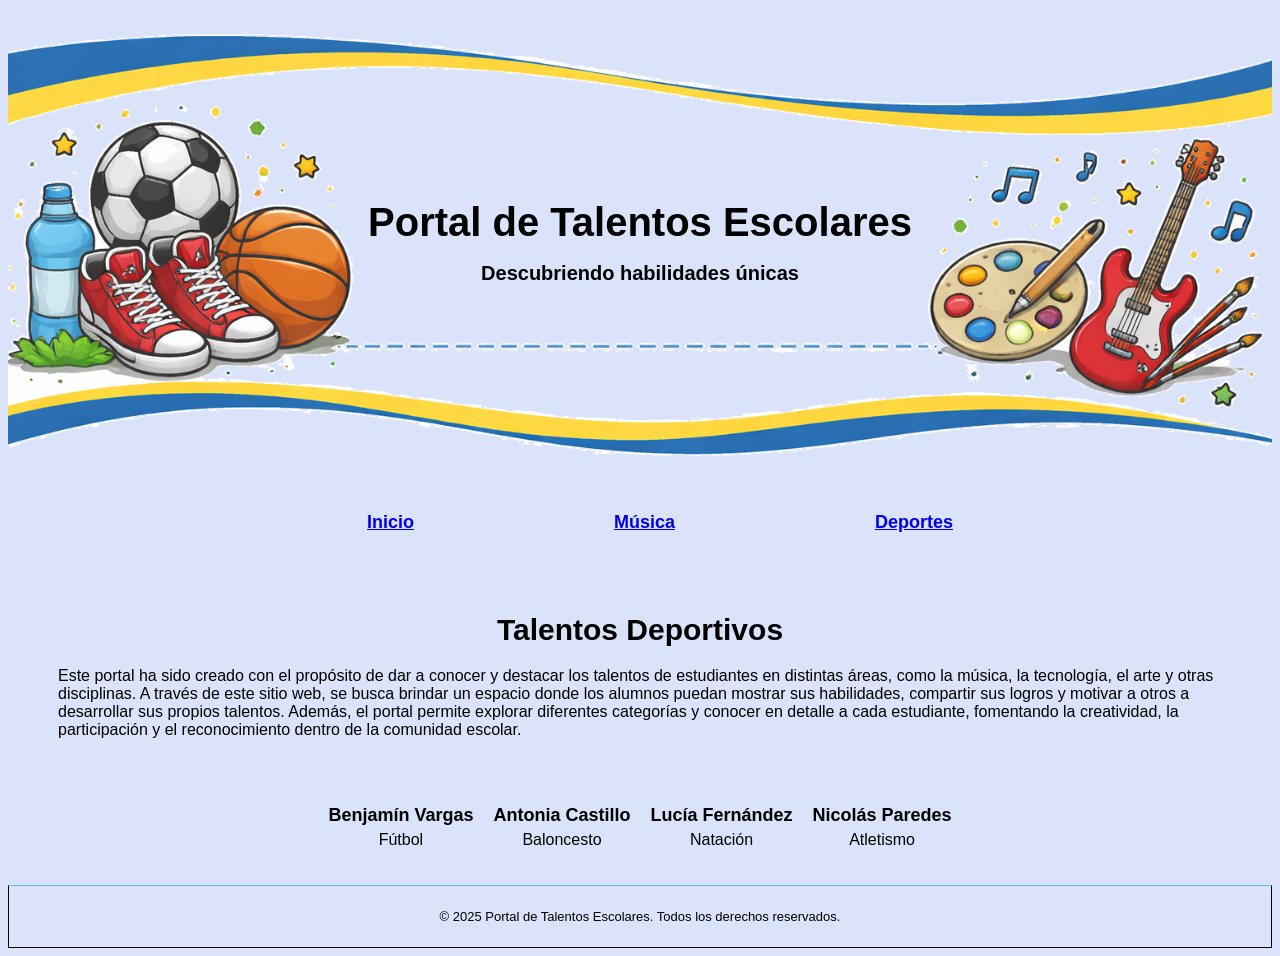
==== html/Deportes.html @ 716a32e2 "Se añade icon" ====
<!DOCTYPE html>
<html lang="en">
<head>
    <link rel="icon" type="image/x-icon" href="../img/icono.ico">
    <meta charset="UTF-8">
    <meta name="viewport" content="width=device-width, initial-scale=1.0">
    <meta name="author" content="Germán Aravena">
    <meta name="Descripción" content="Pagina que muestra los talentos escolares de los estudiantes del colegio.">
    <title>Portal de Talentos Escolares</title>
    <link rel="stylesheet" href="../css/style.css">
</head>




<body>
    
    <header class="banner">
        <img src="../img/banner.png" alt="banner de talentos escolares">
        <div class="texto-banner">
            <h1>Portal de Talentos Escolares</h1>
            <h2>Descubriendo habilidades únicas</h2>
        </div>
    </header>



    <nav class="links">
    <ul>
        <li><a href="../index.html">Inicio</a></li>
        <li><a href="../html/Musica.html">Música</a></li>
        <li><a href="../html/Deportes.html">Deportes</a></li>
    </ul>
</nav>


    <section class="contenido-principal">
        <h3>Talentos Deportivos</h3>
        <div>
            <p>Este portal ha sido creado con el propósito de dar a conocer y destacar los talentos de estudiantes en distintas áreas, como la música, la tecnología, el arte y otras disciplinas. A través de este sitio web, se busca brindar un espacio donde los alumnos puedan mostrar sus habilidades, compartir sus logros y motivar a otros a desarrollar sus propios talentos. Además, el portal permite explorar diferentes categorías y conocer en detalle a cada estudiante, fomentando la creatividad, la participación y el reconocimiento dentro de la comunidad escolar.</p>
        </div>
    </section>

<div class="talentos">
    <div>
        <a href="../html/Talentos/BenjaminVargas.html">Benjamín Vargas</a>
        <p>Fútbol</p>
    </div>
    <div>
        <a href="../html/Talentos/AntoniaCastillo.html">Antonia Castillo</a>
        <p>Baloncesto</p>
    </div>
    <div>
        <a href="../html/Talentos/LuciaFernandez.html">Lucía Fernández</a>
        <p>Natación</p>
    </div>
    <div>
        <a href="../html/Talentos/NicolasParedes.html">Nicolás Paredes</a>
        <p>Atletismo</p>
    </div>
</div>


<footer>
    <p>&copy; 2025 Portal de Talentos Escolares. Todos los derechos reservados.</p>
</footer>
</body>
</html>
---- css/style.css ----
body {
    background-color: #DAE3F9;
    font-family: Verdana, sans-serif;
}

footer {
    border-top: #64bfd3;
    border-width: 1px;
    border-style: solid;
    font-size: small;
    text-align: center;
    padding: 10px;
    margin-top: 20px;
}

.indeximg {
    display: flex;
    justify-content: center; 
    align-items: center;     
    gap: 20px;               
    margin-top: 20px;        
}

.indeximg img {
    width: 250px;    
    height: 180px;    
    object-fit: cover; 
    border-radius: 10px; 
}

.banner {
  position: relative;
  background-color: #DAE3F9;
}

.banner img {
  width: 100%;
  height: auto;
}

.texto-banner {
  position: absolute;
  top: 50%;
  left: 50%;
  transform: translate(-50%, -50%);

  color: black;
  text-align: center;
}

.texto-banner h1 {
  font-size: 40px;
  margin: 0;
}

.texto-banner h2 {
  font-size: 20px;
}

.links {
    background-color: #DAE3F9;
    font-size: 18px;
    font-weight: bold;
    text-align: left;
    text-decoration-thickness: auto;
    
}
.links ul {
  display: flex;
  justify-content: center;
}
.links li {
  list-style: none;
  margin: 0 100px;
}

.contenido-principal {
    background-color: #DAE3F9;
    padding: 20px;
    margin: 30px;
    border-radius: 100px;
}

.contenido-principal h3 {
    font-size: 30px;
    margin-bottom: 20px;
    text-align: center;
}

.contenido-principal h4 {
    font-size: 20px;
    margin-bottom: 10px;
}

.contenido-principal img {
    width: 400px; 
    height: auto;
    border-radius: 20px;
}

.talentos {
    font-size: large;
    margin: auto;
    display: flex;
    flex-wrap: wrap;
    gap: 20px;
    justify-content: center;
}

.talentos a {
    text-decoration: none;
    color: black;
    font-weight: bold;
    text-align: center;
}

.talentos p {
    margin-top: 5px;
    font-size: medium;
  text-align: center;
  }



.ficha {
  background-color: rgb(123, 126, 196);
  width: 60%;
  margin: 40px auto;  
  padding: 20px;
  border-radius: 10px;
  text-align: center;
}

.ficha h2 {
  font-size: 30px;
  margin-bottom: 20px;
}
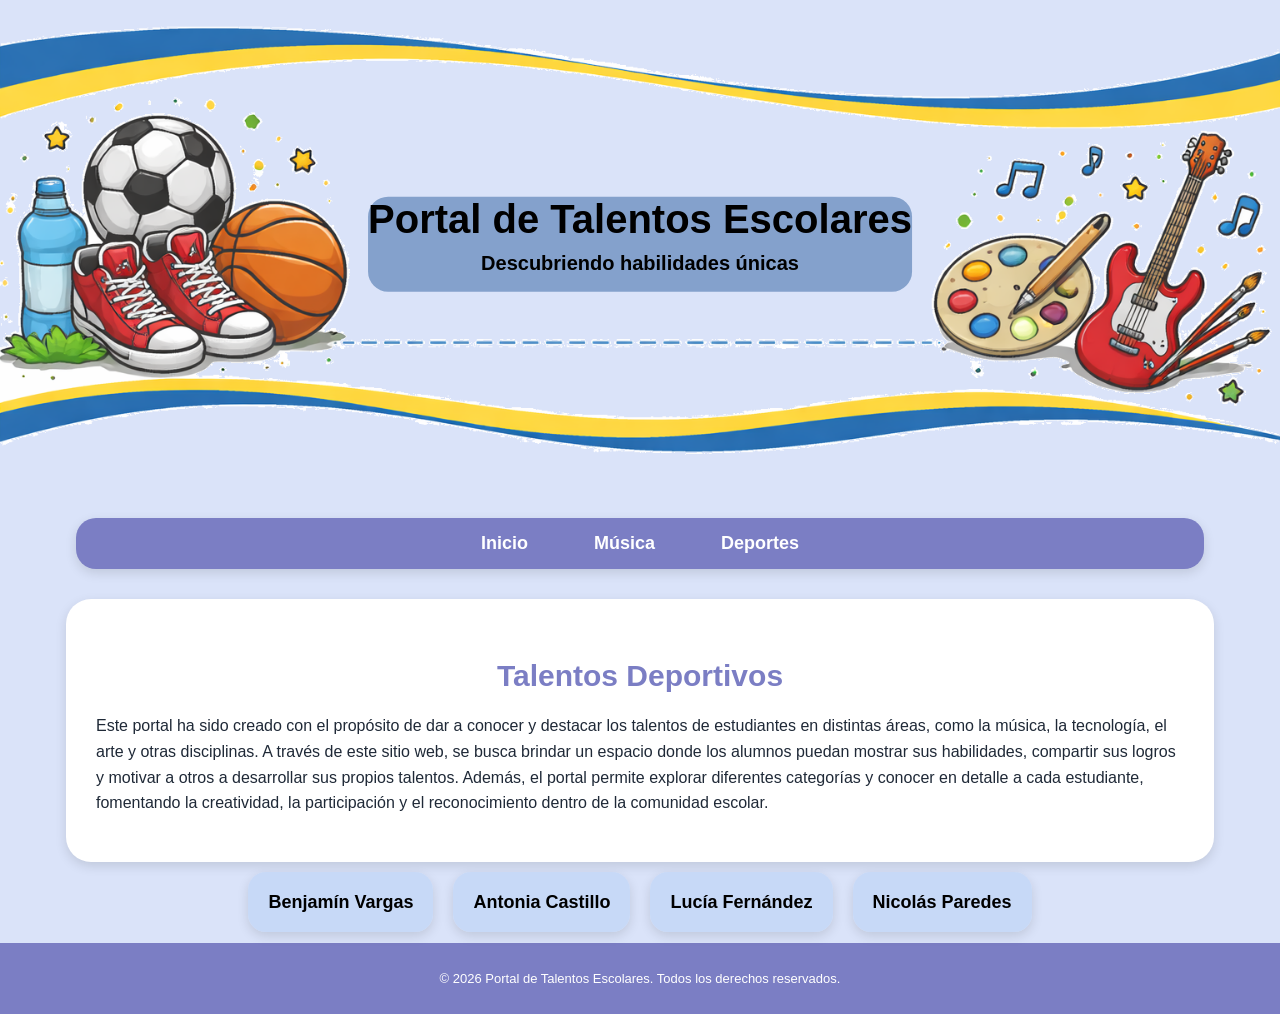
==== commit a7acc3cd: "Arreglo de CSS y correccion en footer" ====
--- a/html/Deportes.html
+++ b/html/Deportes.html
@@ -1,5 +1,5 @@
 <!DOCTYPE html>
-<html lang="en">
+<html lang="es">
 <head>
     <link rel="icon" type="image/x-icon" href="../img/icono.ico">
     <meta charset="UTF-8">
@@ -44,25 +44,25 @@
 <div class="talentos">
     <div>
         <a href="../html/Talentos/BenjaminVargas.html">Benjamín Vargas</a>
-        <p>Fútbol</p>
+       
     </div>
     <div>
         <a href="../html/Talentos/AntoniaCastillo.html">Antonia Castillo</a>
-        <p>Baloncesto</p>
+        
     </div>
     <div>
         <a href="../html/Talentos/LuciaFernandez.html">Lucía Fernández</a>
-        <p>Natación</p>
+       
     </div>
     <div>
         <a href="../html/Talentos/NicolasParedes.html">Nicolás Paredes</a>
-        <p>Atletismo</p>
+        
     </div>
 </div>
 
 
 <footer>
-    <p>&copy; 2025 Portal de Talentos Escolares. Todos los derechos reservados.</p>
+    <p>&copy; 2026 Portal de Talentos Escolares. Todos los derechos reservados.</p>
 </footer>
 </body>
 </html>
--- a/css/style.css
+++ b/css/style.css
@@ -1,107 +1,156 @@
+:root {
+    --fondo-general: #DAE3F9;
+    --blanco: #ffffff;
+    --azul-principal: #7b7ec4;
+    --azul-suave: #c7d9f7;
+    --azul-hover: #6468b3;
+    --texto: #1f2937;
+    --sombra: 0 4px 12px rgba(0, 0, 0, 0.12);
+}
 
 body {
-    background-color: #DAE3F9;
+    background-color: var(--fondo-general);
     font-family: Verdana, sans-serif;
+    color: var(--texto);
+    margin: 0;
+    padding: 0;
 }
 
 footer {
-    border-top: #64bfd3;
-    border-width: 1px;
-    border-style: solid;
     font-size: small;
     text-align: center;
-    padding: 10px;
-    margin-top: 20px;
-}
+    padding: 15px;
+    margin-top: 30px;
+    background-color: var(--azul-principal);
+    color: white;
+}
+
+
+.banner {
+    position: relative;
+    background-color: var(--fondo-general);
+}
+
+.banner img {
+    width: 100%;
+    height: auto;
+    display: block;
+}
+
+.texto-banner {
+    position: absolute;
+    top: 50%;
+    left: 50%;
+    transform: translate(-50%, -50%);
+    color: black;
+    text-align: center;
+    background-color: rgba(87, 127, 180, 0.65);
+    border-radius: 20px;
+}
+
+.texto-banner h1 {
+    font-size: 40px;
+    margin: 0;
+}
+
+.texto-banner h2 {
+    font-size: 20px;
+    margin-top: 10px;
+}
+
 
 .indeximg {
     display: flex;
-    justify-content: center; 
-    align-items: center;     
-    gap: 20px;               
-    margin-top: 20px;        
+    justify-content: center;
+    gap: 20px;
+    flex-wrap: wrap;
+    margin-top: 20px;
 }
 
 .indeximg img {
-    width: 250px;    
-    height: 180px;    
-    object-fit: cover; 
-    border-radius: 10px; 
-}
-
-.banner {
-  position: relative;
-  background-color: #DAE3F9;
-}
-
-.banner img {
-  width: 100%;
-  height: auto;
-}
-
-.texto-banner {
-  position: absolute;
-  top: 50%;
-  left: 50%;
-  transform: translate(-50%, -50%);
-
-  color: black;
-  text-align: center;
-}
-
-.texto-banner h1 {
-  font-size: 40px;
-  margin: 0;
-}
-
-.texto-banner h2 {
-  font-size: 20px;
-}
+    width: 300px;
+    height: auto;
+    border-radius: 20px;
+    box-shadow: var(--sombra);
+}
+
 
 .links {
-    background-color: #DAE3F9;
+    background-color: var(--azul-principal);
     font-size: 18px;
     font-weight: bold;
-    text-align: left;
-    text-decoration-thickness: auto;
-    
-}
+    margin: 30px auto;
+    padding: 15px 20px;
+    width: 85%;
+    border-radius: 20px;
+    box-shadow: var(--sombra);
+}
+
 .links ul {
-  display: flex;
-  justify-content: center;
-}
+    display: flex;
+    justify-content: center;
+    gap: 30px;
+    list-style: none;
+    margin: 0;
+    padding: 0;
+}
+
 .links li {
-  list-style: none;
-  margin: 0 100px;
-}
+    margin: 0;
+}
+
+.links a {
+    text-decoration: none;
+    color: white;
+    padding: 10px 18px;
+    border-radius: 10px;
+
+}
+
+.links a:hover {
+    background-color: var(--azul-hover);
+    transform: translateY(-2px);
+}
+
 
 .contenido-principal {
-    background-color: #DAE3F9;
-    padding: 20px;
-    margin: 30px;
-    border-radius: 100px;
+    background-color: var(--blanco);
+    padding: 30px;
+    margin: 30px auto;
+    border-radius: 25px;
+    width: 85%;
+    box-shadow: var(--sombra);
 }
 
 .contenido-principal h3 {
     font-size: 30px;
     margin-bottom: 20px;
     text-align: center;
+    color: var(--azul-principal);
 }
 
 .contenido-principal h4 {
     font-size: 20px;
     margin-bottom: 10px;
+    color: var(--texto);
+}
+
+.contenido-principal p {
+    line-height: 1.6;
 }
 
 .contenido-principal img {
-    width: 400px; 
-    height: auto;
-    border-radius: 20px;
-}
+    width: 400px;
+    max-width: 100%;
+    height: auto;
+    border-radius: 20px;
+    box-shadow: var(--sombra);
+}
+
 
 .talentos {
     font-size: large;
-    margin: auto;
+    margin: 20px auto;
     display: flex;
     flex-wrap: wrap;
     gap: 20px;
@@ -113,26 +162,45 @@
     color: black;
     font-weight: bold;
     text-align: center;
-}
-
-.talentos p {
-    margin-top: 5px;
-    font-size: medium;
-  text-align: center;
-  }
-
+    background-color: var(--azul-suave);
+    padding: 20px;
+    border-radius: 18px;
+    width: 220px;
+    box-shadow: var(--sombra);
+    transition: transform 0.2s ease, background-color 0.3s ease;
+}
+
+.talentos a:hover {
+    transform: translateY(-5px);
+    background-color: #b6cdf5;
+}
 
 
 .ficha {
-  background-color: rgb(123, 126, 196);
-  width: 60%;
-  margin: 40px auto;  
-  padding: 20px;
-  border-radius: 10px;
-  text-align: center;
+    background-color: var(--azul-principal);
+    color: white;
+    width: 60%;
+    max-width: 700px;
+    margin: 40px auto;
+    padding: 25px;
+    border-radius: 20px;
+    text-align: center;
+    box-shadow: var(--sombra);
 }
 
 .ficha h2 {
-  font-size: 30px;
-  margin-bottom: 20px;
-}
+    font-size: 30px;
+    margin-bottom: 20px;
+}
+
+.ficha p {
+    line-height: 1.6;
+}
+
+.ficha img {
+    width: 200px;
+    height: auto;
+    border-radius: 20px;
+    margin-bottom: 20px;
+    box-shadow: 0 4px 10px rgba(0, 0, 0, 0.18);
+}
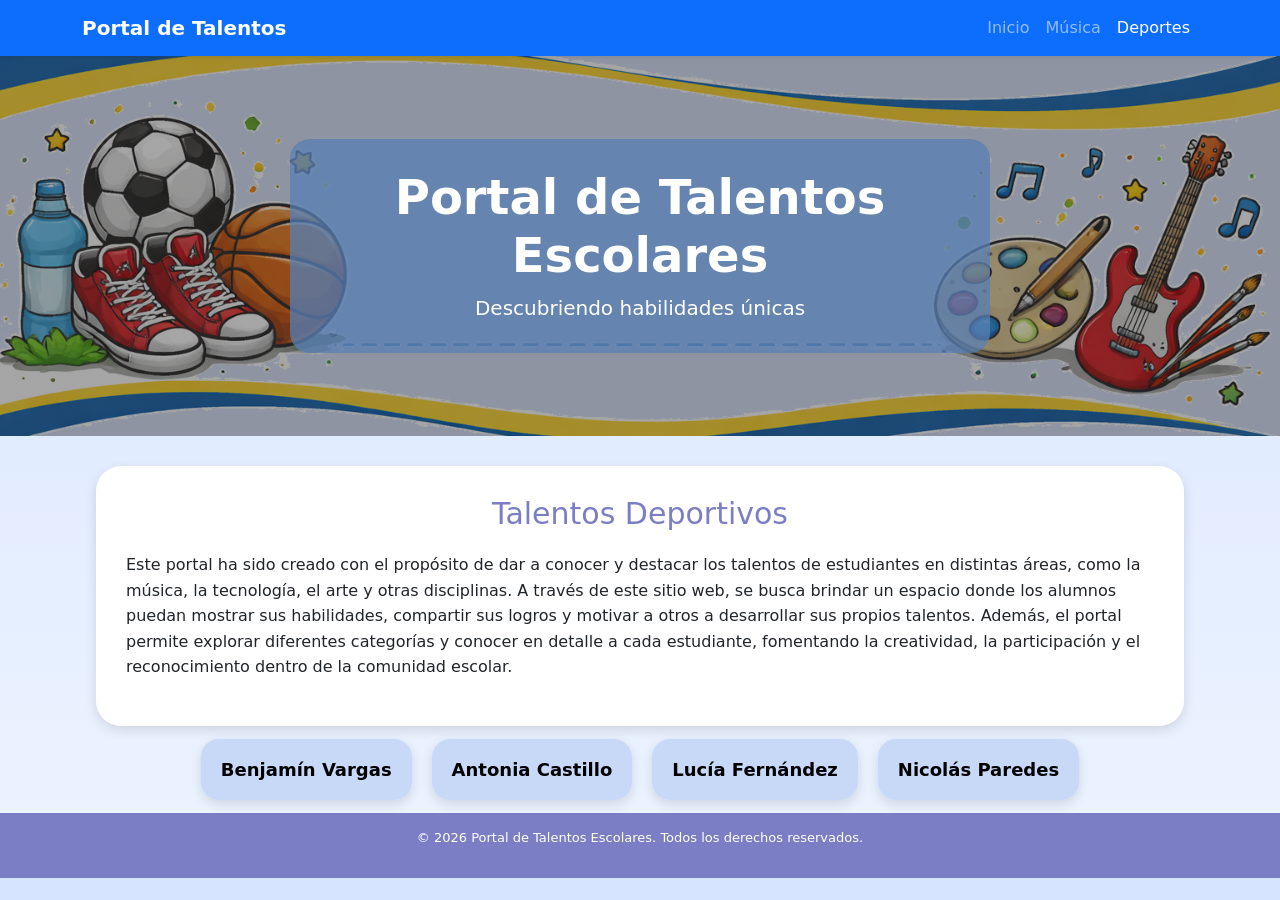
==== commit 0963810e: "Se añade barra superior a todas las paginas y se añade lo que falta a los head de todas las paginas" ====
--- a/html/Deportes.html
+++ b/html/Deportes.html
@@ -1,68 +1,89 @@
 <!DOCTYPE html>
 <html lang="es">
+
 <head>
-    <link rel="icon" type="image/x-icon" href="../img/icono.ico">
-    <meta charset="UTF-8">
-    <meta name="viewport" content="width=device-width, initial-scale=1.0">
-    <meta name="author" content="Germán Aravena">
-    <meta name="Descripción" content="Pagina que muestra los talentos escolares de los estudiantes del colegio.">
-    <title>Portal de Talentos Escolares</title>
-    <link rel="stylesheet" href="../css/style.css">
+  <link rel="icon" type="image/x-icon" href="../img/icono.ico">
+  <meta charset="UTF-8">
+  <meta name="viewport" content="width=device-width, initial-scale=1.0">
+  <meta name="author" content="Germán Aravena">
+  <meta name="Descripción" content="Pagina que muestra los talentos escolares de los estudiantes del colegio.">
+  <title>Portal de Talentos Escolares</title>
+  <link rel="stylesheet" href="../css/style.css">
+  <link rel="stylesheet" href="../css/styleBootstrap.css">
+  <link href="https://cdn.jsdelivr.net/npm/bootstrap@5.3.8/dist/css/bootstrap.min.css" rel="stylesheet"
+    integrity="sha384-sRIl4kxILFvY47J16cr9ZwB07vP4J8+LH7qKQnuqkuIAvNWLzeN8tE5YBujZqJLB" crossorigin="anonymous">
+  <script src="https://cdn.jsdelivr.net/npm/bootstrap@5.3.8/dist/js/bootstrap.bundle.min.js"
+    integrity="sha384-FKyoEForCGlyvwx9Hj09JcYn3nv7wiPVlz7YYwJrWVcXK/BmnVDxM+D2scQbITxI"
+    crossorigin="anonymous"></script>
 </head>
 
 
+<body>
+
+  <header>
+    <nav class="navbar navbar-expand-lg navbar-dark bg-primary shadow-sm">
+      <div class="container">
+        <a class="navbar-brand fw-bold" href="../index.html">Portal de Talentos</a>
+        <button class="navbar-toggler" type="button" data-bs-toggle="collapse" data-bs-target="#menuPrincipal">
+          <span class="navbar-toggler-icon"></span>
+        </button>
+
+        <div class="collapse navbar-collapse" id="menuPrincipal">
+          <ul class="navbar-nav ms-auto">
+            <li class="nav-item"><a class="nav-link" href="../index.html">Inicio</a></li>
+            <li class="nav-item"><a class="nav-link" href="../html/Musica.html">Música</a></li>
+            <li class="nav-item"><a class="nav-link active" href="../html/Deportes.html">Deportes</a></li>
+          </ul>
+        </div>
+      </div>
+    </nav>
+
+    <section class="hero-banner text-white text-center d-flex align-items-center">
+      <div class="container">
+        <div class="hero-box mx-auto">
+          <h1 class="display-5 fw-bold">Portal de Talentos Escolares</h1>
+          <p class="lead mb-0">Descubriendo habilidades únicas</p>
+        </div>
+      </div>
+    </section>
+  </header>
 
 
-<body>
-    
-    <header class="banner">
-        <img src="../img/banner.png" alt="banner de talentos escolares">
-        <div class="texto-banner">
-            <h1>Portal de Talentos Escolares</h1>
-            <h2>Descubriendo habilidades únicas</h2>
-        </div>
-    </header>
+  <section class="contenido-principal">
+    <h3>Talentos Deportivos</h3>
+    <div>
+      <p>Este portal ha sido creado con el propósito de dar a conocer y destacar los talentos de estudiantes en
+        distintas áreas, como la música, la tecnología, el arte y otras disciplinas. A través de este sitio web, se
+        busca brindar un espacio donde los alumnos puedan mostrar sus habilidades, compartir sus logros y motivar a
+        otros a desarrollar sus propios talentos. Además, el portal permite explorar diferentes categorías y conocer en
+        detalle a cada estudiante, fomentando la creatividad, la participación y el reconocimiento dentro de la
+        comunidad escolar.</p>
+    </div>
+  </section>
+
+  <div class="talentos">
+    <div>
+      <a href="../html/Talentos/BenjaminVargas.html">Benjamín Vargas</a>
+
+    </div>
+    <div>
+      <a href="../html/Talentos/AntoniaCastillo.html">Antonia Castillo</a>
+
+    </div>
+    <div>
+      <a href="../html/Talentos/LuciaFernandez.html">Lucía Fernández</a>
+
+    </div>
+    <div>
+      <a href="../html/Talentos/NicolasParedes.html">Nicolás Paredes</a>
+
+    </div>
+  </div>
 
 
+  <footer>
+    <p>&copy; 2026 Portal de Talentos Escolares. Todos los derechos reservados.</p>
+  </footer>
+</body>
 
-    <nav class="links">
-    <ul>
-        <li><a href="../index.html">Inicio</a></li>
-        <li><a href="../html/Musica.html">Música</a></li>
-        <li><a href="../html/Deportes.html">Deportes</a></li>
-    </ul>
-</nav>
-
-
-    <section class="contenido-principal">
-        <h3>Talentos Deportivos</h3>
-        <div>
-            <p>Este portal ha sido creado con el propósito de dar a conocer y destacar los talentos de estudiantes en distintas áreas, como la música, la tecnología, el arte y otras disciplinas. A través de este sitio web, se busca brindar un espacio donde los alumnos puedan mostrar sus habilidades, compartir sus logros y motivar a otros a desarrollar sus propios talentos. Además, el portal permite explorar diferentes categorías y conocer en detalle a cada estudiante, fomentando la creatividad, la participación y el reconocimiento dentro de la comunidad escolar.</p>
-        </div>
-    </section>
-
-<div class="talentos">
-    <div>
-        <a href="../html/Talentos/BenjaminVargas.html">Benjamín Vargas</a>
-       
-    </div>
-    <div>
-        <a href="../html/Talentos/AntoniaCastillo.html">Antonia Castillo</a>
-        
-    </div>
-    <div>
-        <a href="../html/Talentos/LuciaFernandez.html">Lucía Fernández</a>
-       
-    </div>
-    <div>
-        <a href="../html/Talentos/NicolasParedes.html">Nicolás Paredes</a>
-        
-    </div>
-</div>
-
-
-<footer>
-    <p>&copy; 2026 Portal de Talentos Escolares. Todos los derechos reservados.</p>
-</footer>
-</body>
 </html>
--- a/css/style.css
+++ b/css/style.css
@@ -1,5 +1,6 @@
 :root {
-    --fondo-general: #DAE3F9;
+    --fondo-general: #d6e4ff;
+    --fondo-secundario: #edf4ff;
     --blanco: #ffffff;
     --azul-principal: #7b7ec4;
     --azul-suave: #c7d9f7;
@@ -9,12 +10,13 @@
 }
 
 body {
-    background-color: var(--fondo-general);
+    background: linear-gradient(180deg, var(--fondo-general) 0%, var(--fondo-secundario) 100%);
     font-family: Verdana, sans-serif;
     color: var(--texto);
     margin: 0;
     padding: 0;
 }
+
 
 footer {
     font-size: small;
@@ -24,6 +26,8 @@
     background-color: var(--azul-principal);
     color: white;
 }
+
+
 
 
 .banner {
@@ -203,4 +207,6 @@
     border-radius: 20px;
     margin-bottom: 20px;
     box-shadow: 0 4px 10px rgba(0, 0, 0, 0.18);
-}+}
+
+
--- a/css/styleBootstrap.css
+++ b/css/styleBootstrap.css
@@ -0,0 +1,28 @@
+.hero-banner {
+    min-height: 380px;
+    background-image: linear-gradient(rgba(0,0,0,0.35), rgba(0,0,0,0.35)), url("../img/banner.png");
+    background-size: cover;
+    background-position: center;
+}
+
+.hero-box {
+    background-color: rgba(87, 127, 180, 0.75);
+    max-width: 700px;
+    padding: 30px 20px;
+    border-radius: 20px;
+}
+
+
+
+  .carousel-wrapper {
+    max-width: 700px;
+    margin: 40px auto;
+  }
+
+  .carousel-item img {
+    width: 100%;
+    height: 400px;
+    object-fit: cover;
+    border-radius: 12px;
+  }
+
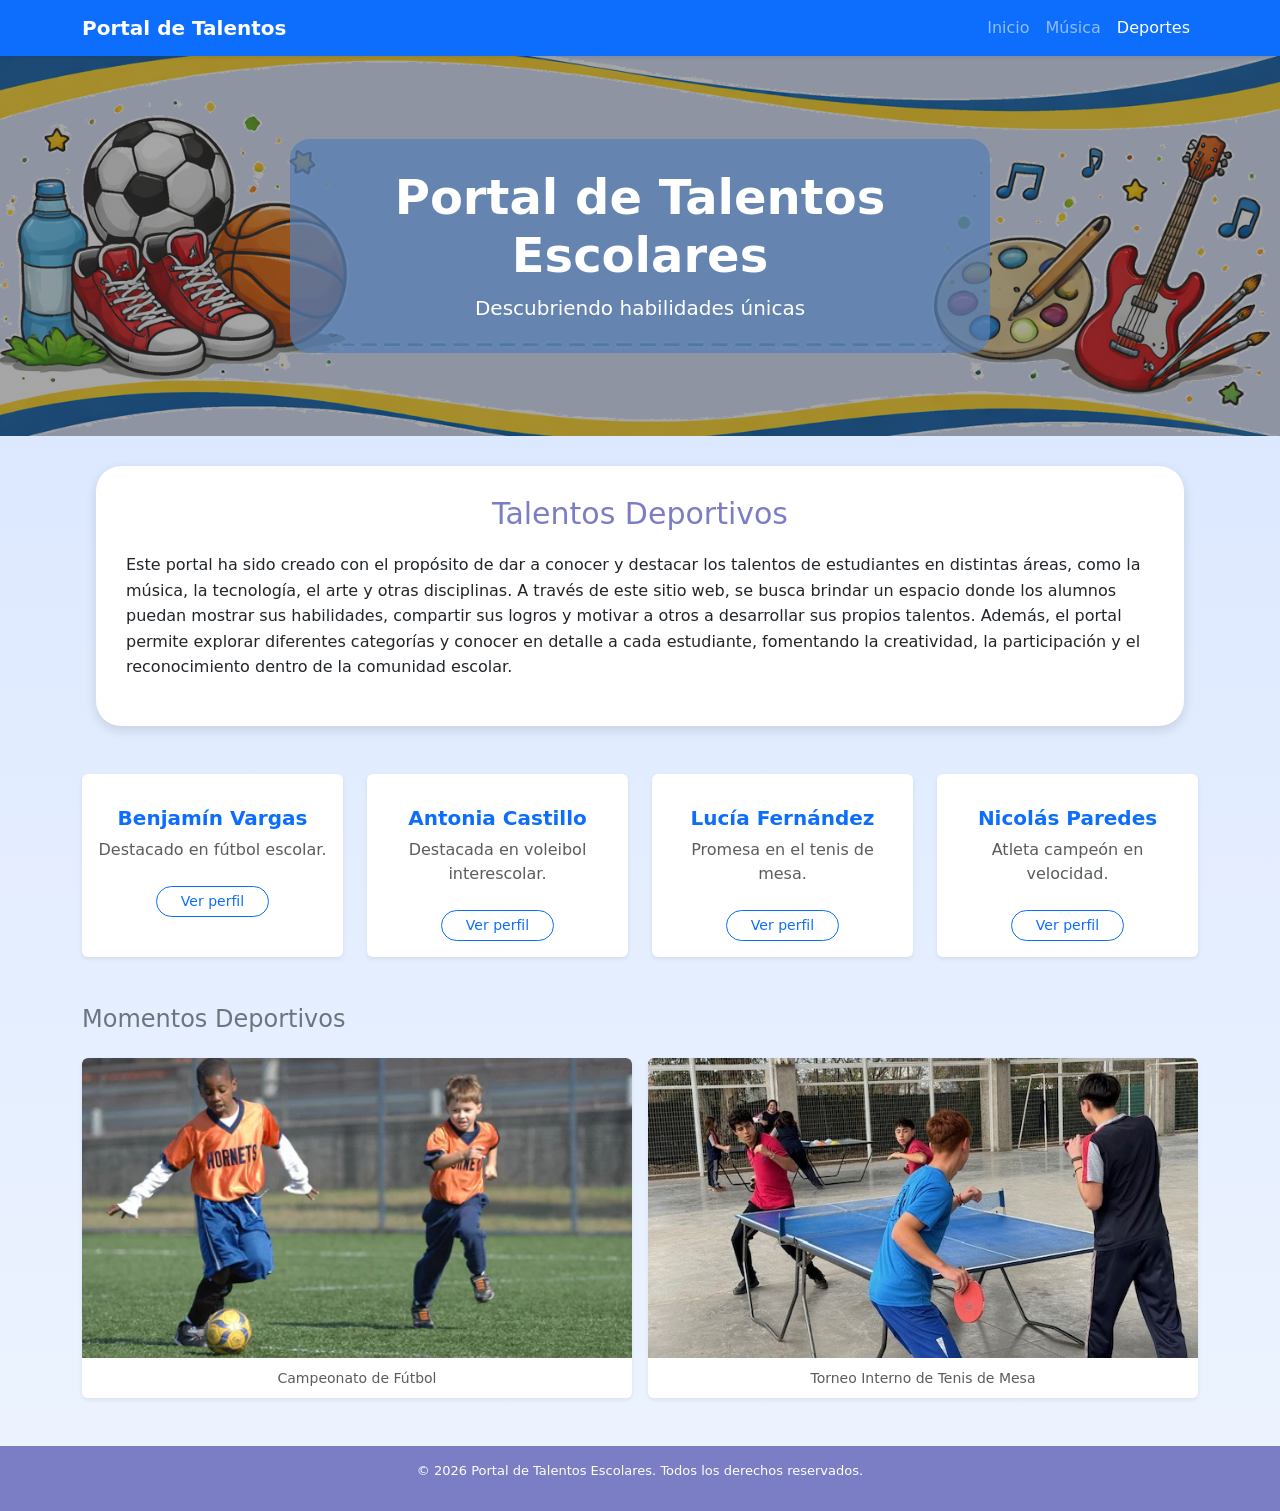
==== commit e921919b: "se añaden detalles visuales a deportes y musica" ====
--- a/html/Deportes.html
+++ b/html/Deportes.html
@@ -61,22 +61,63 @@
     </div>
   </section>
 
-  <div class="talentos">
-    <div>
-      <a href="../html/Talentos/BenjaminVargas.html">Benjamín Vargas</a>
-
+  <div class="container my-5">
+    <div class="row g-4">
+      <div class="col-md-3">
+        <div class="card h-100 shadow-sm border-0">
+          <div class="card-body text-center mt-3">
+            <h5 class="card-title fw-bold text-primary">Benjamín Vargas</h5>
+            <p class="card-text text-muted mb-4">Destacado en fútbol escolar.</p>
+            <a href="../html/Talentos/BenjaminVargas.html" class="btn btn-outline-primary btn-sm px-4 rounded-pill">Ver perfil</a>
+          </div>
+        </div>
+      </div>
+      
+      <div class="col-md-3">
+        <div class="card h-100 shadow-sm border-0">
+          <div class="card-body text-center mt-3">
+            <h5 class="card-title fw-bold text-primary">Antonia Castillo</h5>
+            <p class="card-text text-muted mb-4">Destacada en voleibol interescolar.</p>
+            <a href="../html/Talentos/AntoniaCastillo.html" class="btn btn-outline-primary btn-sm px-4 rounded-pill">Ver perfil</a>
+          </div>
+        </div>
+      </div>
+      
+      <div class="col-md-3">
+        <div class="card h-100 shadow-sm border-0">
+          <div class="card-body text-center mt-3">
+            <h5 class="card-title fw-bold text-primary">Lucía Fernández</h5>
+            <p class="card-text text-muted mb-4">Promesa en el tenis de mesa.</p>
+            <a href="../html/Talentos/LuciaFernandez.html" class="btn btn-outline-primary btn-sm px-4 rounded-pill">Ver perfil</a>
+          </div>
+        </div>
+      </div>
+      
+      <div class="col-md-3">
+        <div class="card h-100 shadow-sm border-0">
+          <div class="card-body text-center mt-3">
+            <h5 class="card-title fw-bold text-primary">Nicolás Paredes</h5>
+            <p class="card-text text-muted mb-4">Atleta campeón en velocidad.</p>
+            <a href="../html/Talentos/NicolasParedes.html" class="btn btn-outline-primary btn-sm px-4 rounded-pill">Ver perfil</a>
+          </div>
+        </div>
+      </div>
     </div>
-    <div>
-      <a href="../html/Talentos/AntoniaCastillo.html">Antonia Castillo</a>
-
-    </div>
-    <div>
-      <a href="../html/Talentos/LuciaFernandez.html">Lucía Fernández</a>
-
-    </div>
-    <div>
-      <a href="../html/Talentos/NicolasParedes.html">Nicolás Paredes</a>
-
+    
+    <h4 class="mt-5 mb-4 text-secondary">Momentos Deportivos</h4>
+    <div class="row g-3">
+      <div class="col-md-6">
+        <div class="card border-0 overflow-hidden shadow-sm">
+          <img src="../img/jugando futbol.webp" class="card-img-top" alt="Estudiantes jugando futbol" style="object-fit: cover; height: 300px;">
+          <div class="card-footer bg-white border-0 text-center"><small class="text-muted">Campeonato de Fútbol</small></div>
+        </div>
+      </div>
+      <div class="col-md-6">
+        <div class="card border-0 overflow-hidden shadow-sm">
+          <img src="../img/pinpon.jpg" class="card-img-top" alt="Estudiantes jugando pinpon" style="object-fit: cover; height: 300px;">
+          <div class="card-footer bg-white border-0 text-center"><small class="text-muted">Torneo Interno de Tenis de Mesa</small></div>
+        </div>
+      </div>
     </div>
   </div>
 
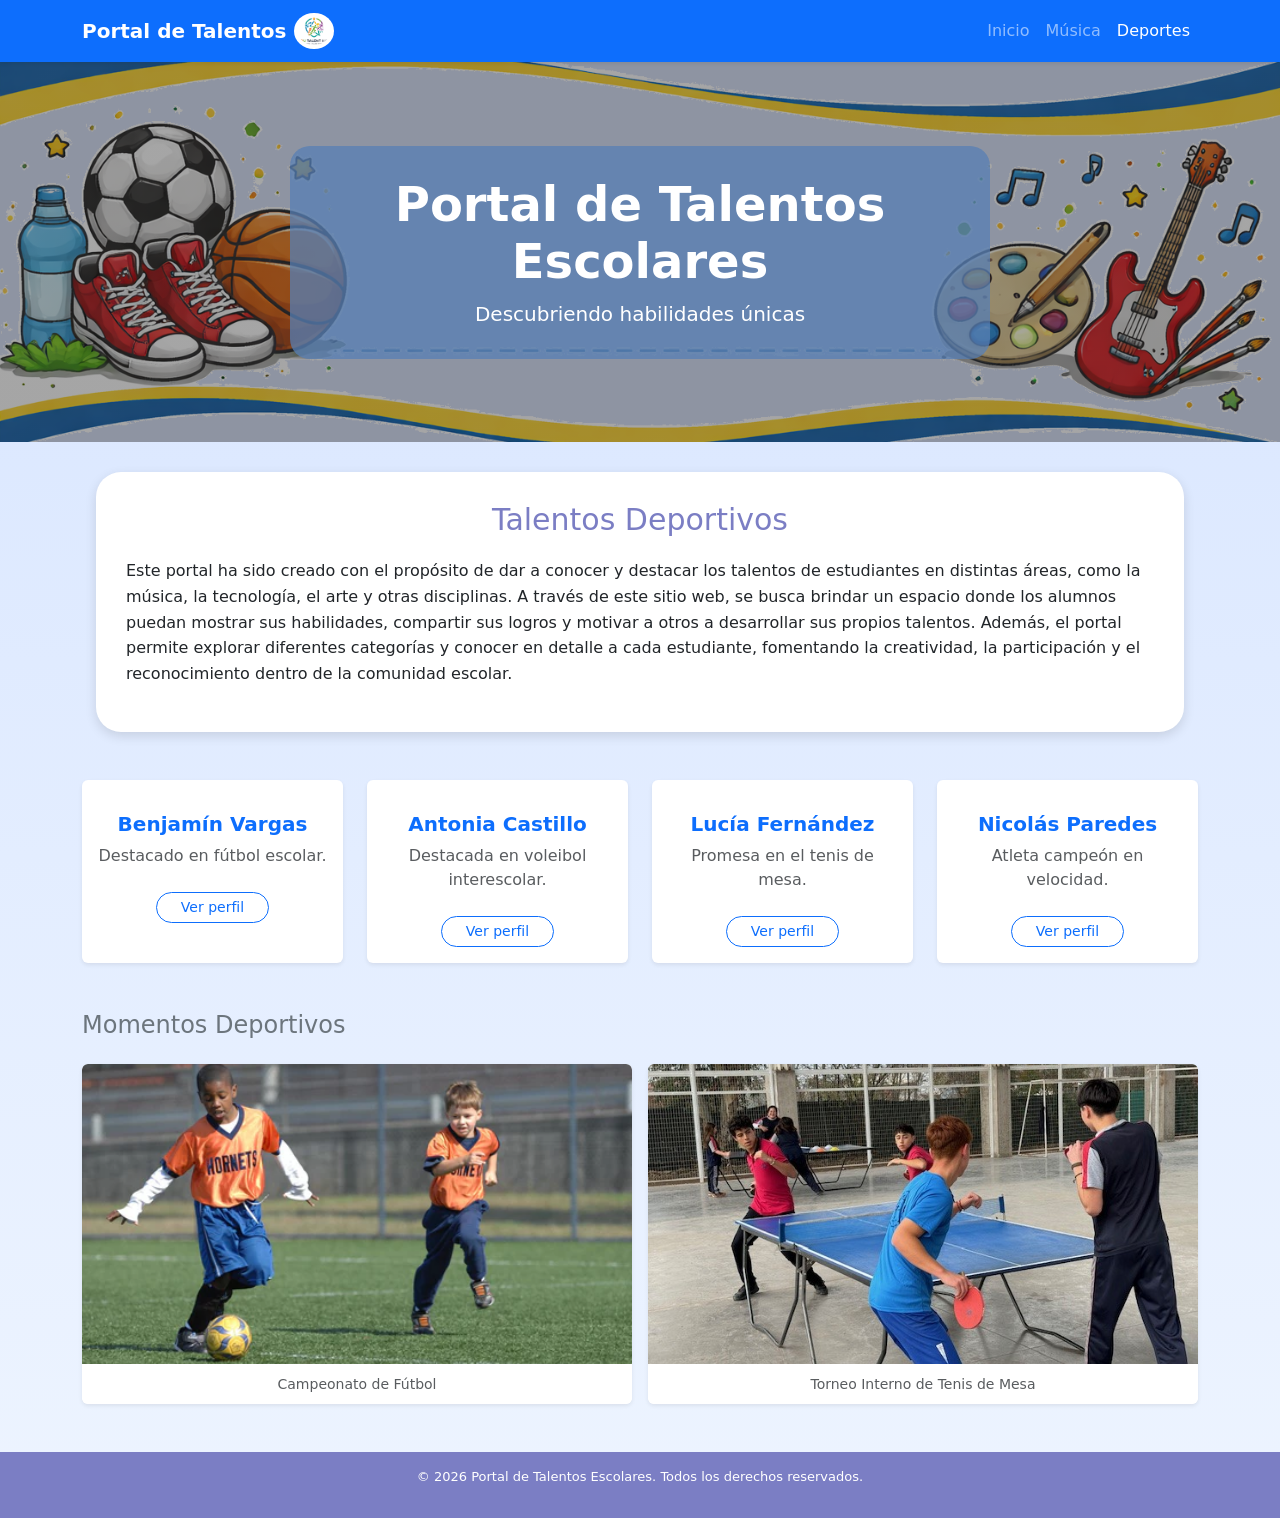
==== commit 099f12fd: "Arreglos de logo y estetica de index" ====
--- a/html/Deportes.html
+++ b/html/Deportes.html
@@ -23,7 +23,10 @@
   <header>
     <nav class="navbar navbar-expand-lg navbar-dark bg-primary shadow-sm">
       <div class="container">
-        <a class="navbar-brand fw-bold" href="../index.html">Portal de Talentos</a>
+        <a class="navbar-brand fw-bold d-flex align-items-center" href="../index.html">
+          Portal de Talentos
+          <img src="../img/logo.png" alt="Logo" width="40" class="ms-2 rounded-circle bg-white p-1">
+        </a>
         <button class="navbar-toggler" type="button" data-bs-toggle="collapse" data-bs-target="#menuPrincipal">
           <span class="navbar-toggler-icon"></span>
         </button>
--- a/css/style.css
+++ b/css/style.css
@@ -202,11 +202,28 @@
 }
 
 .ficha img {
-    width: 200px;
+    width: 500px;
     height: auto;
     border-radius: 20px;
     margin-bottom: 20px;
     box-shadow: 0 4px 10px rgba(0, 0, 0, 0.18);
 }
 
-
+.ficha a {
+    display: inline-block;
+    margin-top: 15px;
+    padding: 10px 25px;
+    background-color: var(--blanco);
+    color: var(--azul-principal);
+    text-decoration: none;
+    font-weight: bold;
+    border-radius: 25px;
+    box-shadow: var(--sombra);
+    transition: all 0.3s ease;
+}
+
+.ficha a:hover {
+    transform: translateY(-3px);
+    background-color: var(--azul-suave);
+    color: var(--texto);
+}
--- a/css/styleBootstrap.css
+++ b/css/styleBootstrap.css
@@ -1,28 +1,27 @@
 .hero-banner {
-    min-height: 380px;
-    background-image: linear-gradient(rgba(0,0,0,0.35), rgba(0,0,0,0.35)), url("../img/banner.png");
-    background-size: cover;
-    background-position: center;
+  min-height: 380px;
+  background-image: linear-gradient(rgba(0, 0, 0, 0.35), rgba(0, 0, 0, 0.35)), url("../img/banner.png");
+  background-size: cover;
+  background-position: center;
 }
 
 .hero-box {
-    background-color: rgba(87, 127, 180, 0.75);
-    max-width: 700px;
-    padding: 30px 20px;
-    border-radius: 20px;
+  background-color: rgba(87, 127, 180, 0.75);
+  max-width: 700px;
+  padding: 30px 20px;
+  border-radius: 20px;
 }
 
 
 
-  .carousel-wrapper {
-    max-width: 700px;
-    margin: 40px auto;
-  }
+.carousel-wrapper {
+  max-width: 700px;
+  margin: 40px auto;
+}
 
-  .carousel-item img {
-    width: 100%;
-    height: 400px;
-    object-fit: cover;
-    border-radius: 12px;
-  }
-
+.carousel-item img {
+  width: 100%;
+  height: 400px;
+  object-fit: cover;
+  border-radius: 12px;
+}
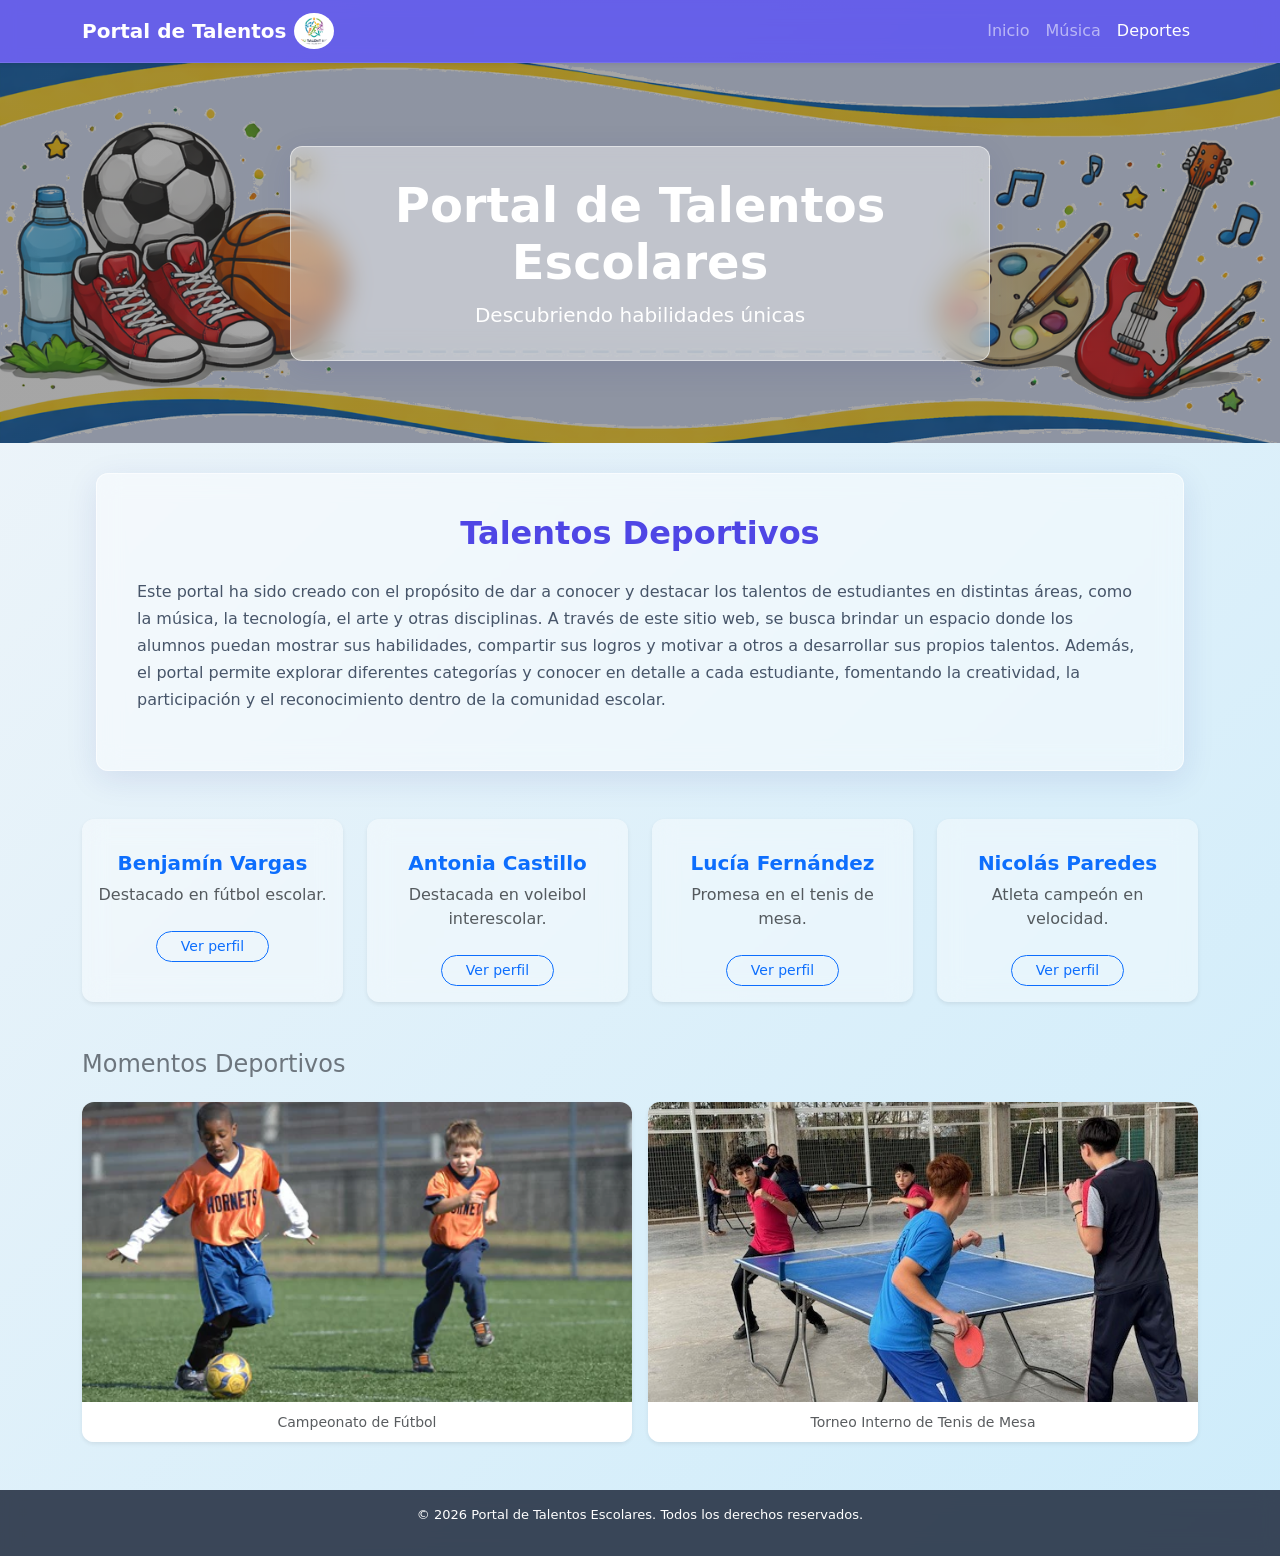
==== commit db820715: "cambio de estetica general a la pagina" ====
--- a/html/Deportes.html
+++ b/html/Deportes.html
@@ -1,4 +1,4 @@
-<!DOCTYPE html>
+﻿<!DOCTYPE html>
 <html lang="es">
 
 <head>
@@ -6,9 +6,11 @@
   <meta charset="UTF-8">
   <meta name="viewport" content="width=device-width, initial-scale=1.0">
   <meta name="author" content="Germán Aravena">
-  <meta name="Descripción" content="Pagina que muestra los talentos escolares de los estudiantes del colegio.">
+  <meta name="Descripción" content="Página que muestra los talentos escolares de los estudiantes del colegio.">
   <title>Portal de Talentos Escolares</title>
-  <link rel="stylesheet" href="../css/style.css">
+  <!-- Tipografía de Google Fonts (Inter) -->
+    <link href="https://fonts.googleapis.com/css2?family=Inter:wght@400;600;700&display=swap" rel="stylesheet">
+    <link rel="stylesheet" href="../css/style.css">
   <link rel="stylesheet" href="../css/styleBootstrap.css">
   <link href="https://cdn.jsdelivr.net/npm/bootstrap@5.3.8/dist/css/bootstrap.min.css" rel="stylesheet"
     integrity="sha384-sRIl4kxILFvY47J16cr9ZwB07vP4J8+LH7qKQnuqkuIAvNWLzeN8tE5YBujZqJLB" crossorigin="anonymous">
@@ -21,7 +23,7 @@
 <body>
 
   <header>
-    <nav class="navbar navbar-expand-lg navbar-dark bg-primary shadow-sm">
+    <nav class="navbar navbar-expand-lg navbar-dark glass-nav shadow-sm">
       <div class="container">
         <a class="navbar-brand fw-bold d-flex align-items-center" href="../index.html">
           Portal de Talentos
@@ -111,13 +113,13 @@
     <div class="row g-3">
       <div class="col-md-6">
         <div class="card border-0 overflow-hidden shadow-sm">
-          <img src="../img/jugando futbol.webp" class="card-img-top" alt="Estudiantes jugando futbol" style="object-fit: cover; height: 300px;">
+          <img src="../img/jugando futbol.webp" class="card-img-top" alt="Estudiantes jugando fútbol" style="object-fit: cover; height: 300px;">
           <div class="card-footer bg-white border-0 text-center"><small class="text-muted">Campeonato de Fútbol</small></div>
         </div>
       </div>
       <div class="col-md-6">
         <div class="card border-0 overflow-hidden shadow-sm">
-          <img src="../img/pinpon.jpg" class="card-img-top" alt="Estudiantes jugando pinpon" style="object-fit: cover; height: 300px;">
+          <img src="../img/pinpon.jpg" class="card-img-top" alt="Estudiantes jugando ping-pong" style="object-fit: cover; height: 300px;">
           <div class="card-footer bg-white border-0 text-center"><small class="text-muted">Torneo Interno de Tenis de Mesa</small></div>
         </div>
       </div>
@@ -130,4 +132,4 @@
   </footer>
 </body>
 
-</html>+</html>
--- a/css/style.css
+++ b/css/style.css
@@ -1,66 +1,59 @@
+@import url('https://fonts.googleapis.com/css2?family=Inter:wght@400;600;700&display=swap');
+
 :root {
-    --fondo-general: #d6e4ff;
-    --fondo-secundario: #edf4ff;
+    /* Fondo dinámico vibrante para hacer destacar el Glassmorfismo */
+    --gradiente-bg: linear-gradient(-45deg, #a1c4fd, #e0c3fc, #c2e9fb, #f1f5f9);
+    
     --blanco: #ffffff;
-    --azul-principal: #7b7ec4;
-    --azul-suave: #c7d9f7;
-    --azul-hover: #6468b3;
-    --texto: #1f2937;
-    --sombra: 0 4px 12px rgba(0, 0, 0, 0.12);
+    --azul-principal: #4f46e5; /* Azul moderno/índigo */
+    --texto: #1e293b;
+    --texto-claro: #475569;
+    
+    /* Variables de Glassmorfismo */
+    --glass-bg: rgba(255, 255, 255, 0.45);
+    --glass-border: 1px solid rgba(255, 255, 255, 0.6);
+    --glass-shadow: 0 8px 32px 0 rgba(31, 38, 135, 0.1);
+    --glass-blur: blur(12px);
+    
+    --borde-radio: 12px; /* Reducción de los 20-25px originales */
 }
 
 body {
-    background: linear-gradient(180deg, var(--fondo-general) 0%, var(--fondo-secundario) 100%);
-    font-family: Verdana, sans-serif;
+    background: var(--gradiente-bg);
+    background-size: 400% 400%;
+    animation: gradientBG 15s ease infinite;
+    font-family: 'Inter', sans-serif;
     color: var(--texto);
     margin: 0;
     padding: 0;
-}
-
+    min-height: 100vh;
+}
+
+@keyframes gradientBG {
+    0% { background-position: 0% 50%; }
+    50% { background-position: 100% 50%; }
+    100% { background-position: 0% 50%; }
+}
+
+/* Navbar glass superior */
+.glass-nav {
+    background: rgba(79, 70, 229, 0.85) !important; /* Semi-transparente */
+    backdrop-filter: blur(10px);
+    -webkit-backdrop-filter: blur(10px);
+    border-bottom: 1px solid rgba(255, 255, 255, 0.1);
+}
 
 footer {
     font-size: small;
     text-align: center;
     padding: 15px;
     margin-top: 30px;
-    background-color: var(--azul-principal);
+    background: rgba(30, 41, 59, 0.85); /* Azul muy oscuro casi gris transparente */
+    backdrop-filter: blur(10px);
+    -webkit-backdrop-filter: blur(10px);
     color: white;
 }
 
-
-
-
-.banner {
-    position: relative;
-    background-color: var(--fondo-general);
-}
-
-.banner img {
-    width: 100%;
-    height: auto;
-    display: block;
-}
-
-.texto-banner {
-    position: absolute;
-    top: 50%;
-    left: 50%;
-    transform: translate(-50%, -50%);
-    color: black;
-    text-align: center;
-    background-color: rgba(87, 127, 180, 0.65);
-    border-radius: 20px;
-}
-
-.texto-banner h1 {
-    font-size: 40px;
-    margin: 0;
-}
-
-.texto-banner h2 {
-    font-size: 20px;
-    margin-top: 10px;
-}
 
 
 .indeximg {
@@ -74,20 +67,25 @@
 .indeximg img {
     width: 300px;
     height: auto;
-    border-radius: 20px;
-    box-shadow: var(--sombra);
+    border-radius: var(--borde-radio);
+    box-shadow: var(--glass-shadow);
 }
 
 
 .links {
-    background-color: var(--azul-principal);
-    font-size: 18px;
-    font-weight: bold;
+    /* Glass Effect */
+    background: var(--glass-bg);
+    backdrop-filter: var(--glass-blur);
+    -webkit-backdrop-filter: var(--glass-blur);
+    border: var(--glass-border);
+    box-shadow: var(--glass-shadow);
+    
+    font-size: 16px; /* Ajuste para encajar mejor con tipografía Inter */
+    font-weight: 600;
     margin: 30px auto;
     padding: 15px 20px;
     width: 85%;
-    border-radius: 20px;
-    box-shadow: var(--sombra);
+    border-radius: var(--borde-radio);
 }
 
 .links ul {
@@ -105,125 +103,171 @@
 
 .links a {
     text-decoration: none;
-    color: white;
-    padding: 10px 18px;
-    border-radius: 10px;
-
+    color: var(--texto);
+    padding: 10px 20px;
+    border-radius: 8px; /* Animación de hover */
+    transition: all 0.3s ease;
 }
 
 .links a:hover {
-    background-color: var(--azul-hover);
+    background-color: rgba(255, 255, 255, 0.6);
     transform: translateY(-2px);
+    box-shadow: 0 4px 12px rgba(0,0,0,0.05);
 }
 
 
 .contenido-principal {
-    background-color: var(--blanco);
-    padding: 30px;
+    /* Glass Effect */
+    background: var(--glass-bg);
+    backdrop-filter: var(--glass-blur);
+    -webkit-backdrop-filter: var(--glass-blur);
+    border: var(--glass-border);
+    box-shadow: var(--glass-shadow);
+    
+    padding: 40px;
     margin: 30px auto;
-    border-radius: 25px;
+    border-radius: var(--borde-radio);
     width: 85%;
-    box-shadow: var(--sombra);
 }
 
 .contenido-principal h3 {
-    font-size: 30px;
-    margin-bottom: 20px;
+    font-size: 32px;
+    margin-bottom: 25px;
     text-align: center;
     color: var(--azul-principal);
+    font-weight: 700;
 }
 
 .contenido-principal h4 {
     font-size: 20px;
-    margin-bottom: 10px;
-    color: var(--texto);
+    margin-bottom: 15px;
+    color: var(--texto);
+    font-weight: 600;
 }
 
 .contenido-principal p {
-    line-height: 1.6;
+    line-height: 1.7;
+    color: var(--texto-claro);
 }
 
 .contenido-principal img {
     width: 400px;
     max-width: 100%;
     height: auto;
-    border-radius: 20px;
-    box-shadow: var(--sombra);
+    border-radius: var(--borde-radio);
+    box-shadow: var(--glass-shadow);
 }
 
 
 .talentos {
-    font-size: large;
+    font-size: 16px; /* Tipografía más moderna */
     margin: 20px auto;
     display: flex;
     flex-wrap: wrap;
-    gap: 20px;
+    gap: 25px;
     justify-content: center;
 }
 
 .talentos a {
     text-decoration: none;
-    color: black;
-    font-weight: bold;
-    text-align: center;
-    background-color: var(--azul-suave);
+    color: var(--texto);
+    font-weight: 600;
+    text-align: center;
+    
+    /* Glass Effect para tarjetas individuales */
+    background: rgba(255, 255, 255, 0.45);
+    backdrop-filter: var(--glass-blur);
+    -webkit-backdrop-filter: var(--glass-blur);
+    border: var(--glass-border);
+    box-shadow: 0 4px 16px rgba(0,0,0,0.05);
+    
     padding: 20px;
-    border-radius: 18px;
+    border-radius: var(--borde-radio);
     width: 220px;
-    box-shadow: var(--sombra);
-    transition: transform 0.2s ease, background-color 0.3s ease;
+    transition: all 0.3s cubic-bezier(0.25, 0.8, 0.25, 1); /* Animación muy suave */
 }
 
 .talentos a:hover {
     transform: translateY(-5px);
-    background-color: #b6cdf5;
+    background: rgba(255, 255, 255, 0.7); /* Se hace más sólido al pasar ratón */
+    box-shadow: 0 12px 24px rgba(0,0,0,0.1);
 }
 
 
 .ficha {
-    background-color: var(--azul-principal);
-    color: white;
+    /* Glass Effect */
+    background: var(--glass-bg);
+    backdrop-filter: var(--glass-blur);
+    -webkit-backdrop-filter: var(--glass-blur);
+    border: var(--glass-border);
+    box-shadow: var(--glass-shadow);
+    color: var(--texto);
+    
     width: 60%;
     max-width: 700px;
     margin: 40px auto;
-    padding: 25px;
-    border-radius: 20px;
-    text-align: center;
-    box-shadow: var(--sombra);
+    padding: 30px;
+    border-radius: var(--borde-radio);
+    text-align: center;
 }
 
 .ficha h2 {
-    font-size: 30px;
+    font-size: 32px;
     margin-bottom: 20px;
+    font-weight: 700;
+    color: var(--azul-principal);
 }
 
 .ficha p {
-    line-height: 1.6;
+    line-height: 1.7;
+    color: var(--texto-claro);
 }
 
 .ficha img {
     width: 500px;
     height: auto;
-    border-radius: 20px;
-    margin-bottom: 20px;
-    box-shadow: 0 4px 10px rgba(0, 0, 0, 0.18);
+    border-radius: var(--borde-radio);
+    margin-bottom: 25px;
+    box-shadow: var(--glass-shadow);
 }
 
 .ficha a {
     display: inline-block;
     margin-top: 15px;
-    padding: 10px 25px;
-    background-color: var(--blanco);
-    color: var(--azul-principal);
+    padding: 12px 28px;
+    background-color: var(--azul-principal);
+    color: white;
     text-decoration: none;
-    font-weight: bold;
-    border-radius: 25px;
-    box-shadow: var(--sombra);
+    font-weight: 600;
+    border-radius: 8px; /* Reducción de bordes redondos en botón */
+    box-shadow: 0 4px 12px rgba(79, 70, 229, 0.3);
     transition: all 0.3s ease;
 }
 
 .ficha a:hover {
     transform: translateY(-3px);
-    background-color: var(--azul-suave);
-    color: var(--texto);
+    background-color: #4338ca;
+    box-shadow: 0 8px 16px rgba(79, 70, 229, 0.4);
+}
+
+/* Glass Effect para Bootstrap Cards y otros componentes */
+.card {
+    background: rgba(255, 255, 255, 0.4) !important;
+    backdrop-filter: var(--glass-blur);
+    -webkit-backdrop-filter: var(--glass-blur);
+    border: var(--glass-border) !important;
+    border-radius: var(--borde-radio) !important;
+    box-shadow: 0 4px 16px rgba(0,0,0,0.05) !important;
+    transition: all 0.3s cubic-bezier(0.25, 0.8, 0.25, 1);
+}
+
+.card:hover {
+    transform: translateY(-3px);
+    background: rgba(255, 255, 255, 0.6) !important;
+    box-shadow: 0 12px 24px rgba(0,0,0,0.1) !important;
+}
+
+.card-footer {
+    background: rgba(255, 255, 255, 0.2) !important;
+    border-top: 1px solid rgba(255, 255, 255, 0.3) !important;
 }
--- a/css/styleBootstrap.css
+++ b/css/styleBootstrap.css
@@ -6,10 +6,14 @@
 }
 
 .hero-box {
-  background-color: rgba(87, 127, 180, 0.75);
+  background: var(--glass-bg, rgba(255, 255, 255, 0.35));
+  backdrop-filter: blur(12px);
+  -webkit-backdrop-filter: blur(12px);
+  border: 1px solid rgba(255, 255, 255, 0.5);
+  box-shadow: var(--glass-shadow, 0 8px 32px 0 rgba(31, 38, 135, 0.1));
   max-width: 700px;
   padding: 30px 20px;
-  border-radius: 20px;
+  border-radius: var(--borde-radio, 12px);
 }
 
 
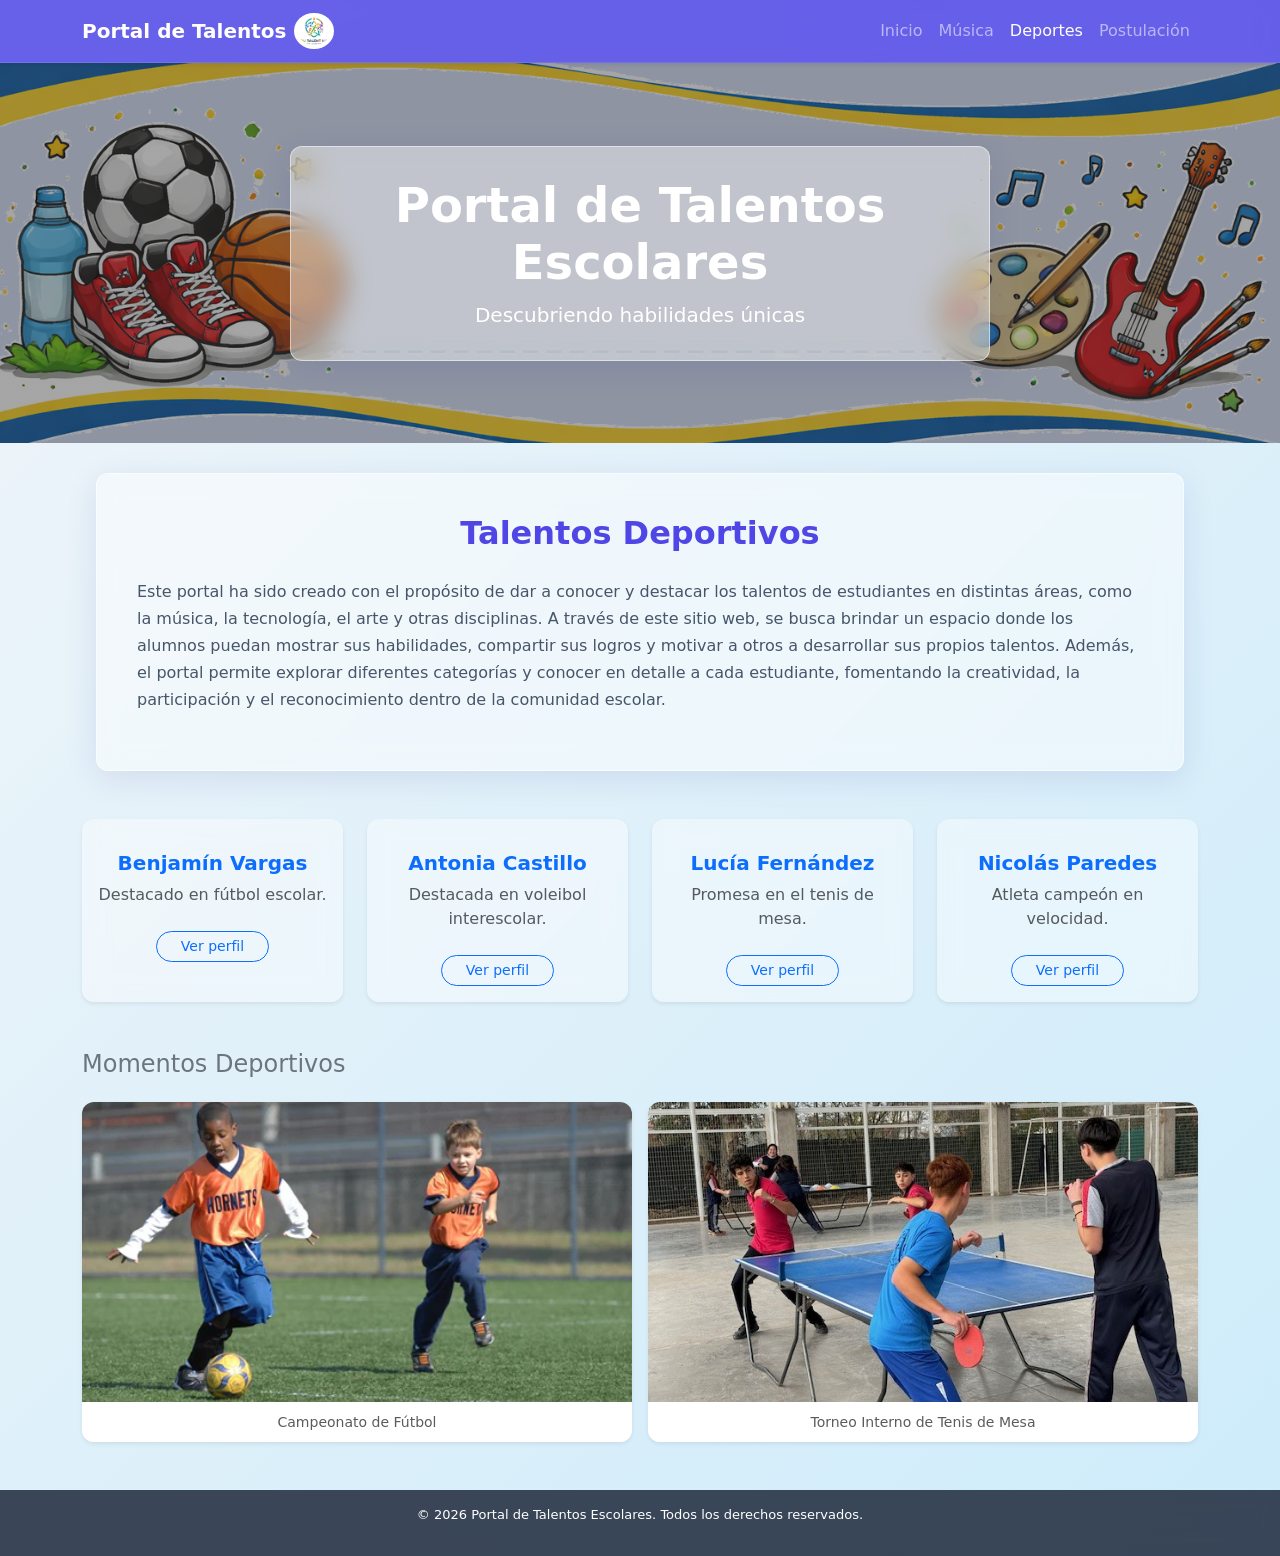
==== commit 3fa16d95: "Actualización formulario de postulacion, se añade al nav también." ====
--- a/html/Deportes.html
+++ b/html/Deportes.html
@@ -1,4 +1,4 @@
-﻿<!DOCTYPE html>
+<!DOCTYPE html>
 <html lang="es">
 
 <head>
@@ -38,6 +38,7 @@
             <li class="nav-item"><a class="nav-link" href="../index.html">Inicio</a></li>
             <li class="nav-item"><a class="nav-link" href="../html/Musica.html">Música</a></li>
             <li class="nav-item"><a class="nav-link active" href="../html/Deportes.html">Deportes</a></li>
+            <li class="nav-item"><a class="nav-link" href="../html/FormularioPostulacion.html">Postulación</a></li>
           </ul>
         </div>
       </div>
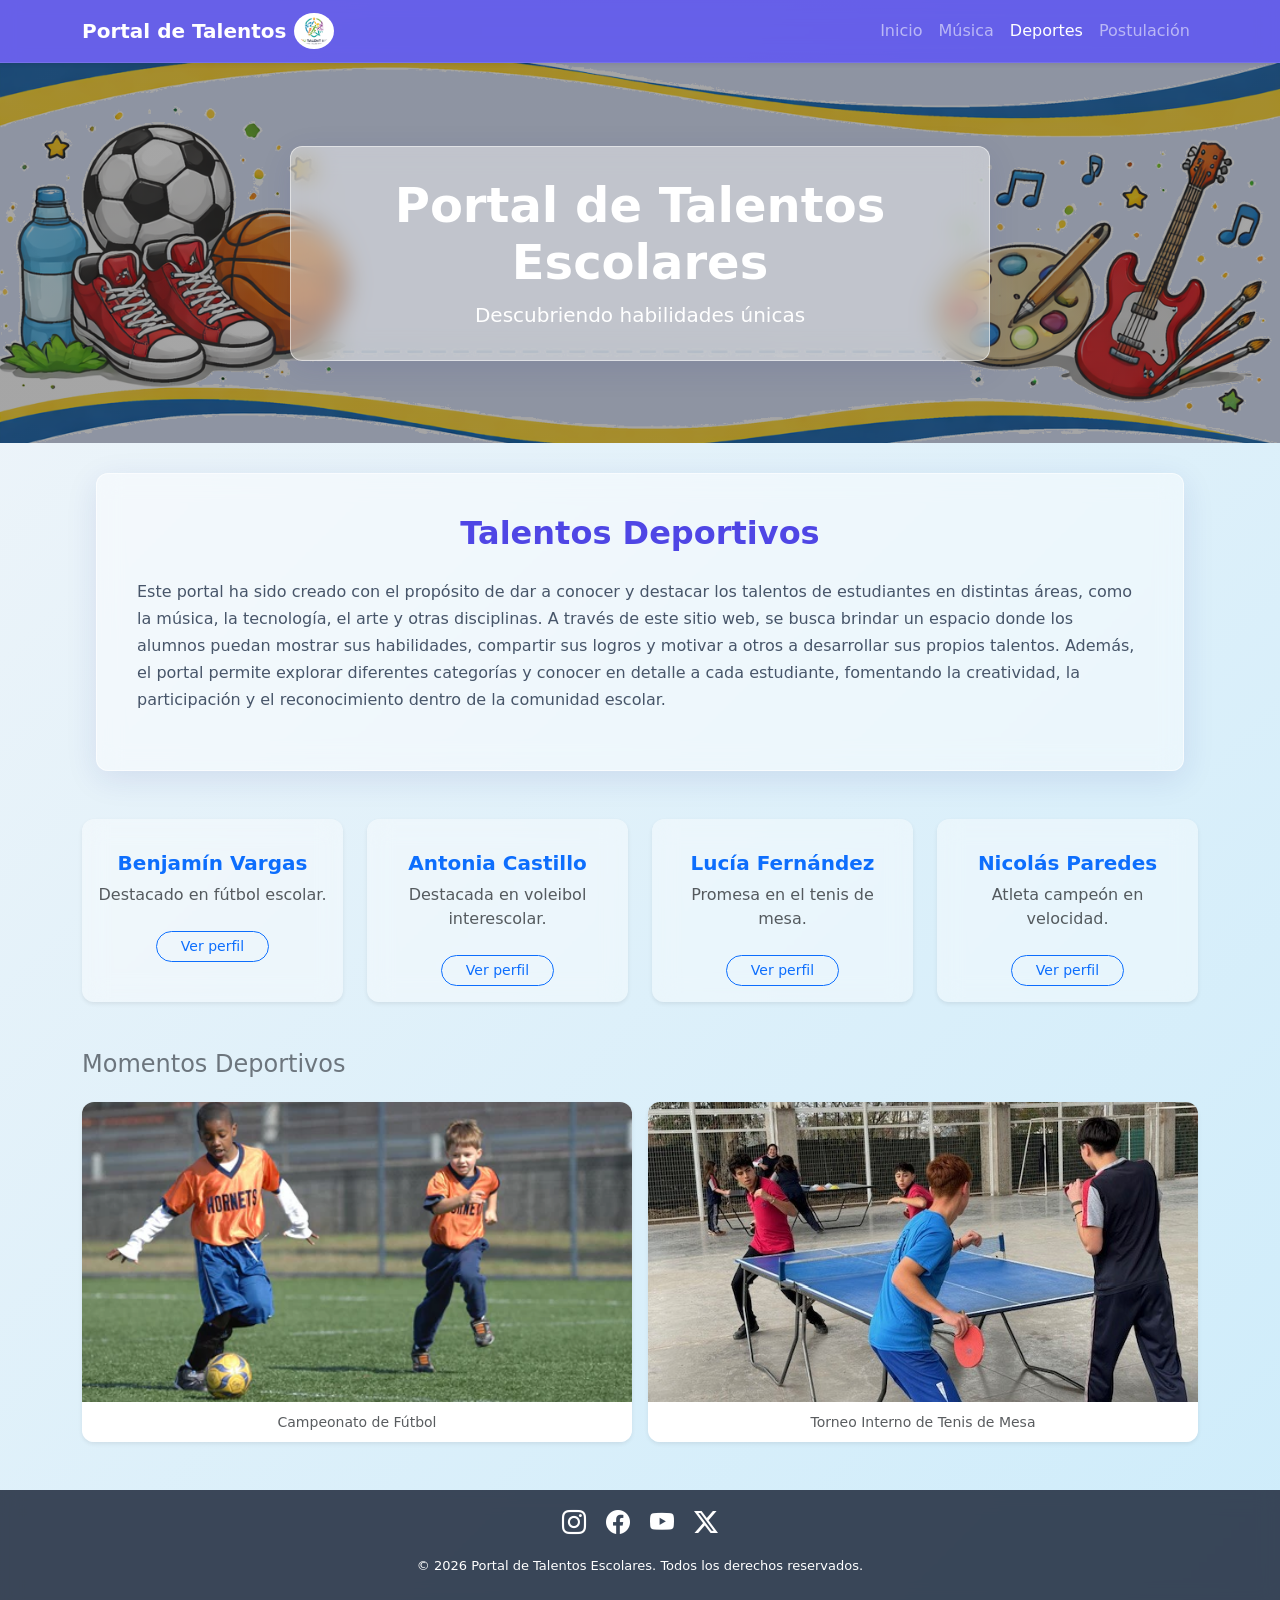
==== commit 2f1e3d0a: "Actualización validación formulario a jquery y mejora de footer" ====
--- a/html/Deportes.html
+++ b/html/Deportes.html
@@ -1,4 +1,4 @@
-<!DOCTYPE html>
+﻿<!DOCTYPE html>
 <html lang="es">
 
 <head>
@@ -6,8 +6,9 @@
   <meta charset="UTF-8">
   <meta name="viewport" content="width=device-width, initial-scale=1.0">
   <meta name="author" content="Germán Aravena">
-  <meta name="Descripción" content="Página que muestra los talentos escolares de los estudiantes del colegio.">
+  <meta name="description" content="Página que muestra los talentos escolares de los estudiantes del colegio.">
   <title>Portal de Talentos Escolares</title>
+    <link rel="stylesheet" href="https://cdn.jsdelivr.net/npm/bootstrap-icons@1.11.3/font/bootstrap-icons.min.css">
   <!-- Tipografía de Google Fonts (Inter) -->
     <link href="https://fonts.googleapis.com/css2?family=Inter:wght@400;600;700&display=swap" rel="stylesheet">
     <link rel="stylesheet" href="../css/style.css">
@@ -129,8 +130,15 @@
 
 
   <footer>
+    <div class="redes-sociales">
+        <a href="#" title="Instagram Oficial" class="social-icon"><i class="bi bi-instagram"></i></a>
+        <a href="#" title="Facebook Comunidad Escolar" class="social-icon"><i class="bi bi-facebook"></i></a>
+        <a href="#" title="YouTube Presentaciones" class="social-icon"><i class="bi bi-youtube"></i></a>
+        <a href="#" title="Twitter Noticias" class="social-icon"><i class="bi bi-twitter-x"></i></a>
+    </div>
     <p>&copy; 2026 Portal de Talentos Escolares. Todos los derechos reservados.</p>
-  </footer>
+</footer>
 </body>
 
 </html>
+
--- a/css/style.css
+++ b/css/style.css
@@ -270,4 +270,202 @@
 .card-footer {
     background: rgba(255, 255, 255, 0.2) !important;
     border-top: 1px solid rgba(255, 255, 255, 0.3) !important;
+}
+
+/* --- Formulario de Postulación --- */
+.seccion-formulario {
+    display: flex;
+    justify-content: center;
+    padding: 40px 20px;
+}
+
+.formulario-container {
+    background: var(--glass-bg);
+    backdrop-filter: var(--glass-blur);
+    -webkit-backdrop-filter: var(--glass-blur);
+    border: var(--glass-border);
+    box-shadow: var(--glass-shadow);
+    border-radius: 0;
+    padding: 40px;
+    width: 100%;
+    max-width: 900px;
+    color: var(--texto);
+}
+
+.formulario-header {
+    text-align: center;
+    margin-bottom: 30px;
+}
+
+.formulario-logo {
+    width: 80px;
+    border-radius: 0;
+    margin-bottom: 15px;
+    box-shadow: 0 4px 10px rgba(0,0,0,0.1);
+    background: white;
+    padding: 5px;
+}
+
+.formulario-header h2 {
+    color: var(--azul-principal);
+    font-weight: 700;
+    margin-bottom: 10px;
+}
+
+.formulario-header p {
+    color: var(--texto-claro);
+}
+
+.formulario-dos-columnas {
+    display: grid;
+    grid-template-columns: 1fr 1fr;
+    gap: 30px;
+}
+
+.formulario-dos-columnas fieldset {
+    border: none;
+    padding: 0;
+    margin: 0;
+    display: flex;
+    flex-direction: column;
+}
+
+.formulario-dos-columnas legend {
+    font-size: 1.2rem;
+    font-weight: 600;
+    color: var(--azul-principal);
+    margin-bottom: 20px;
+    border-bottom: 2px solid rgba(79, 70, 229, 0.2);
+    padding-bottom: 8px;
+    width: 100%;
+}
+
+.formulario-dos-columnas label {
+    font-weight: 600;
+    margin-bottom: 8px;
+    color: var(--texto);
+}
+
+.formulario-dos-columnas input[type="text"],
+.formulario-dos-columnas input[type="email"],
+.formulario-dos-columnas input[type="tel"],
+.formulario-dos-columnas select,
+.formulario-dos-columnas textarea {
+    width: 100%;
+    padding: 12px 15px;
+    margin-bottom: 20px;
+    border: 1px solid rgba(0,0,0,0.1);
+    border-radius: 0;
+    background: rgba(255, 255, 255, 0.7);
+    font-family: inherit;
+    font-size: 1rem;
+    transition: all 0.3s ease;
+}
+
+.formulario-dos-columnas input[type="text"]:focus,
+.formulario-dos-columnas input[type="email"]:focus,
+.formulario-dos-columnas input[type="tel"]:focus,
+.formulario-dos-columnas select:focus,
+.formulario-dos-columnas textarea:focus {
+    outline: none;
+    border-color: var(--azul-principal);
+    box-shadow: 0 0 0 3px rgba(79, 70, 229, 0.2);
+    background: white;
+}
+
+.formulario-botones {
+    display: flex;
+    gap: 15px;
+    margin-top: auto;
+    padding-top: 10px;
+}
+
+.formulario-botones input {
+    padding: 12px 25px;
+    border: none;
+    border-radius: 0;
+    font-weight: 600;
+    font-size: 1rem;
+    cursor: pointer;
+    transition: all 0.3s ease;
+    flex: 1;
+}
+
+.btn-limpiar {
+    background: transparent;
+    border: 2px solid var(--texto-claro) !important;
+    color: var(--texto-claro);
+}
+
+.btn-limpiar:hover {
+    background: var(--texto-claro);
+    color: white;
+}
+
+.btn-enviar {
+    background: var(--azul-principal);
+    color: white;
+    box-shadow: 0 4px 12px rgba(79, 70, 229, 0.3);
+}
+
+.btn-enviar:hover {
+    background: #4338ca;
+    transform: translateY(-2px);
+    box-shadow: 0 6px 16px rgba(79, 70, 229, 0.4);
+}
+
+/* Responsividad para móviles */
+@media (max-width: 768px) {
+    .formulario-dos-columnas {
+        grid-template-columns: 1fr;
+    }
+}
+
+/* Estilos para Radio Buttons (Música / Deportes) */
+.formulario-radio-grupo {
+    display: flex;
+    gap: 30px;
+    margin-bottom: 25px;
+    margin-top: 5px;
+    background: rgba(255, 255, 255, 0.5);
+    padding: 15px;
+    border: 1px solid rgba(0,0,0,0.1);
+}
+
+.radio-label {
+    display: flex;
+    align-items: center;
+    gap: 10px;
+    cursor: pointer;
+    font-weight: 500 !important;
+    margin-bottom: 0 !important;
+}
+
+.radio-label input[type="radio"] {
+    width: 20px;
+    height: 20px;
+    cursor: pointer;
+    accent-color: var(--azul-principal);
+    margin: 0;
+}
+
+/* --- Redes Sociales Footer --- */
+.redes-sociales {
+    margin-bottom: 15px;
+    display: flex;
+    justify-content: center;
+    gap: 20px;
+}
+
+.social-icon {
+    color: white;
+    font-size: 24px;
+    transition: all 0.3s ease;
+    display: inline-block;
+}
+
+.social-icon:hover {
+    color: #a1c4fd; /* Un azul claro que combine con el glassmorfismo */
+    transform: translateY(-3px) scale(1.1);
+    text-shadow: 0 0 10px rgba(255,255,255,0.5);
 }
